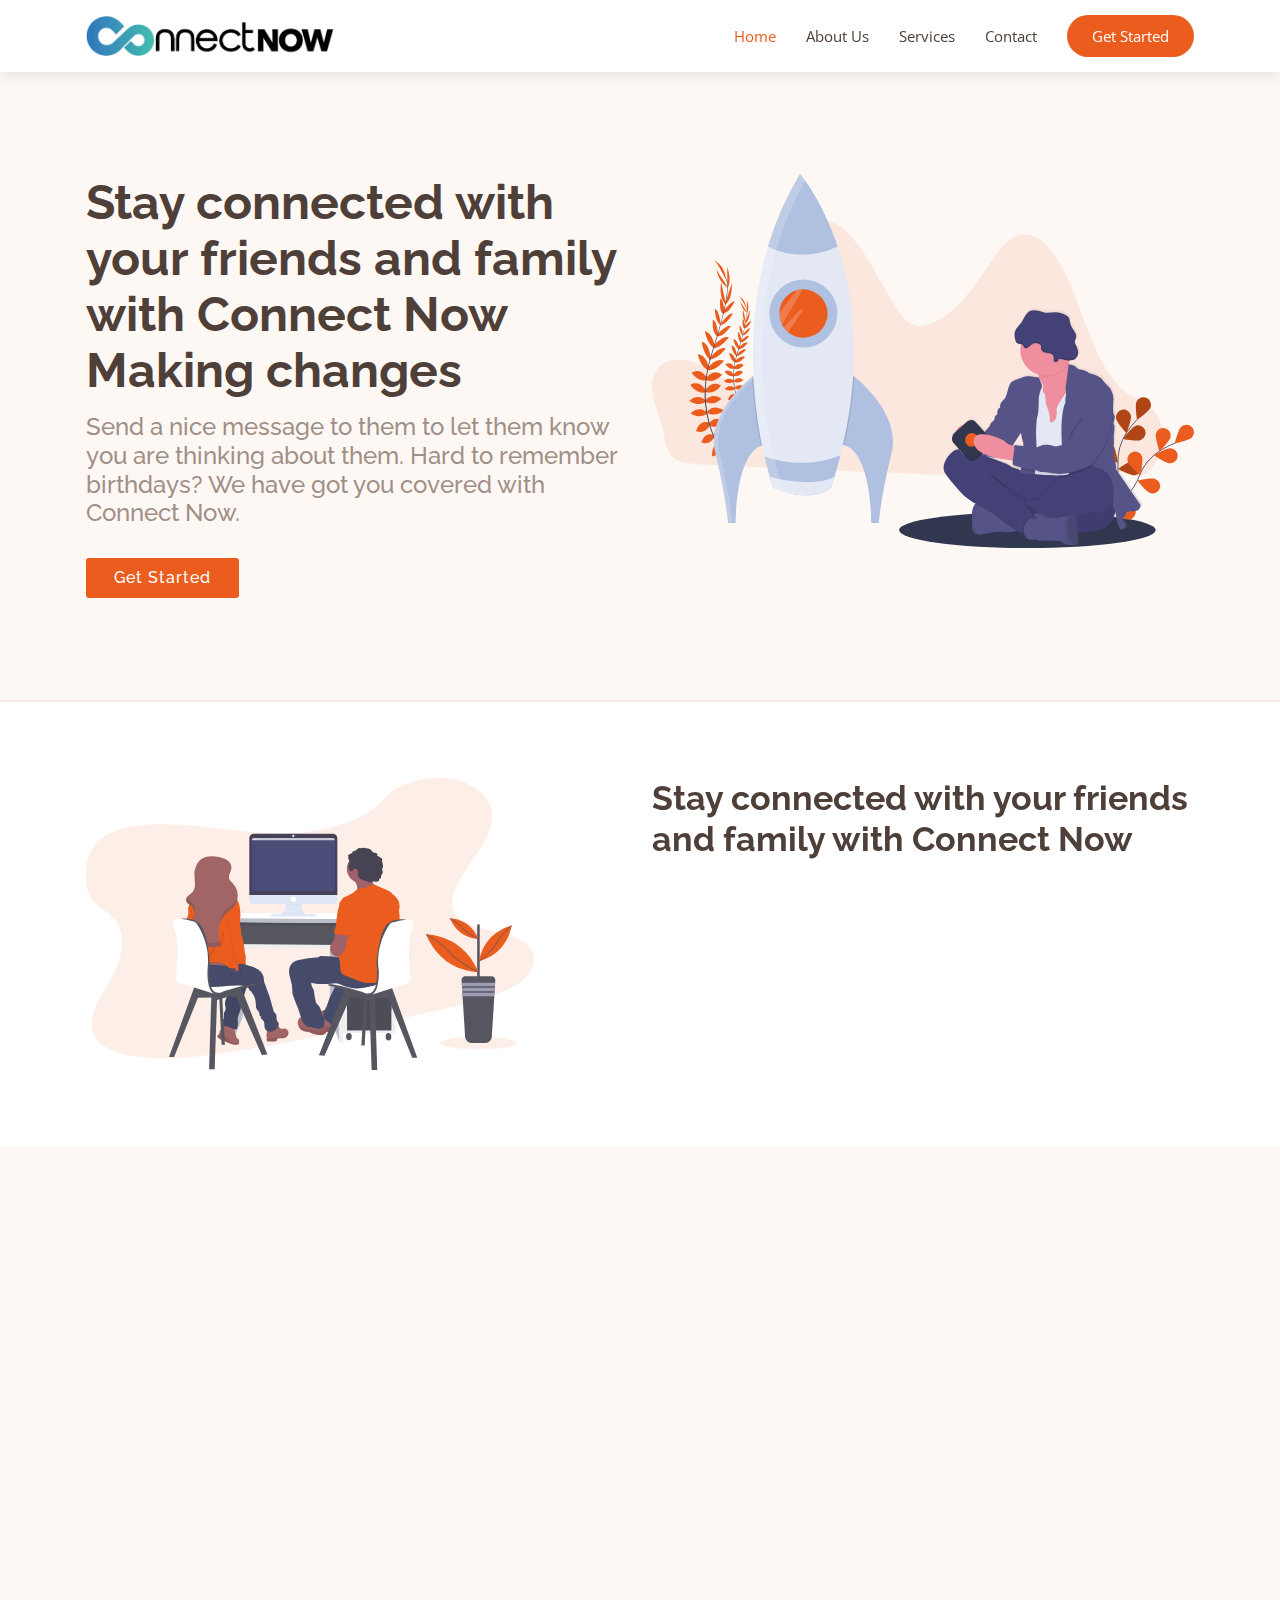
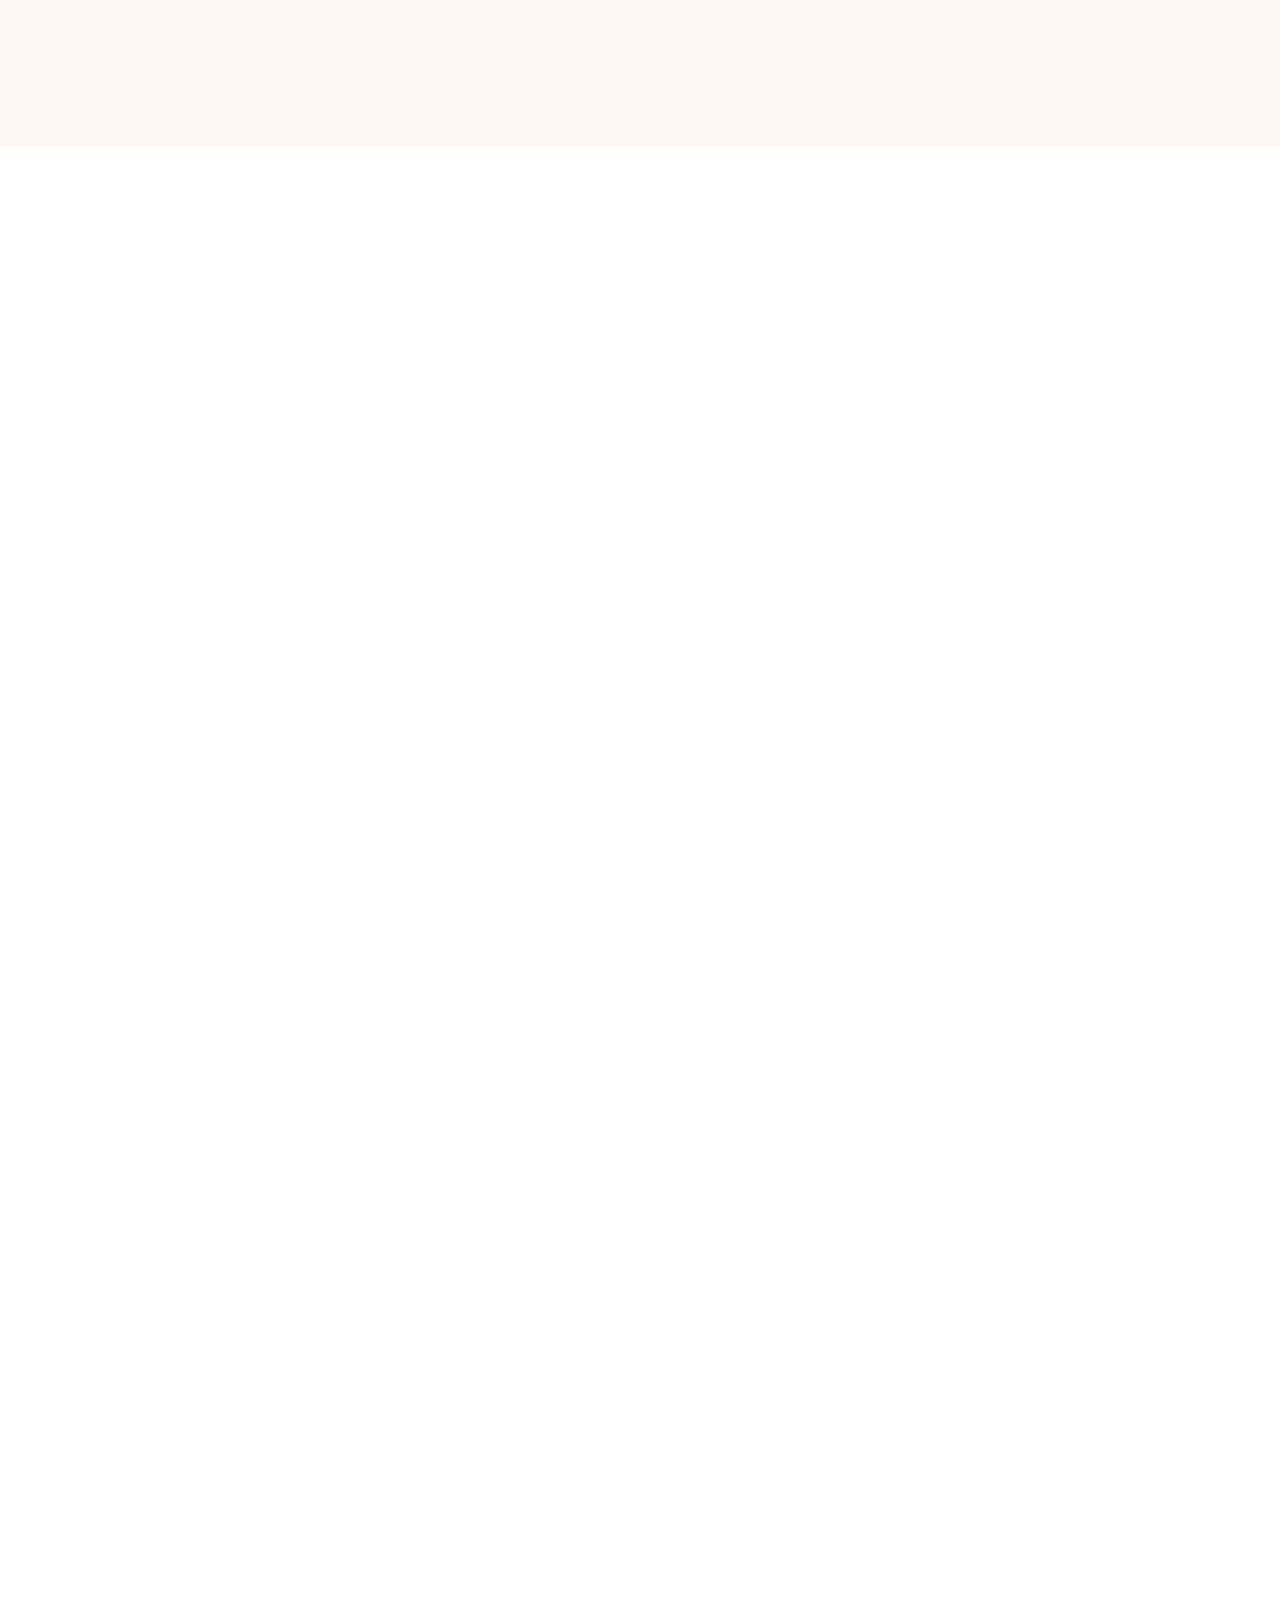
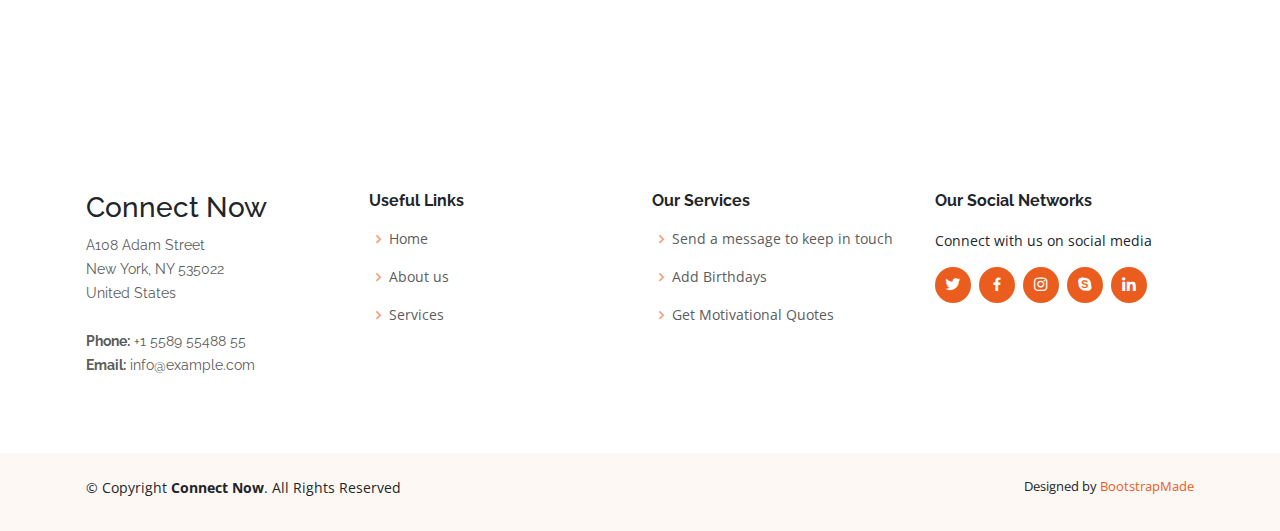
==== templates/index.html @ edfd0d2c "adding files" ====
<!DOCTYPE html>
<html lang="en">

<head>
  <meta charset="utf-8">
  <meta content="width=device-width, initial-scale=1.0" name="viewport">

  <title>Connect Now Bootstrap Template - Index</title>
  <meta content="" name="description">
  <meta content="" name="keywords">

  <!-- Favicons -->
  <link href="/static/assets/img/favicon.png" rel="icon">
  <link href="/static/assets/img/apple-touch-icon.png" rel="apple-touch-icon">

  <!-- Google Fonts -->
  <link href="https://fonts.googleapis.com/css?family=Open+Sans:300,300i,400,400i,600,600i,700,700i|Raleway:300,300i,400,400i,600,600i,700,700i" rel="stylesheet">

  <!-- Vendor CSS Files -->
  <link href="/static/assets/vendor/aos/aos.css" rel="stylesheet">
  <link href="/static/assets/vendor/bootstrap/css/bootstrap.min.css" rel="stylesheet">
  <link href="/static/assets/vendor/bootstrap-icons/bootstrap-icons.css" rel="stylesheet">
  <link href="/static/assets/vendor/boxicons/css/boxicons.min.css" rel="stylesheet">
  <link href="/static/assets/vendor/glightbox/css/glightbox.min.css" rel="stylesheet">
  <link href="/static/assets/vendor/swiper/swiper-bundle.min.css" rel="stylesheet">

  <!-- Template Main CSS File -->
  <link href="/static/assets/css/style.css" rel="stylesheet">

  <!-- =======================================================
  * Template Name: Connect Now - v4.9.1
  * Template URL: https://bootstrapmade.com/Connect Now-free-bootstrap-3-theme-for-creative/
  * Author: BootstrapMade.com
  * License: https://bootstrapmade.com/license/
  ======================================================== -->
</head>

<body>

  <!-- ======= Header ======= -->
  <header id="header" class="fixed-top d-flex align-items-center">
    <div class="container d-flex align-items-center justify-content-between">

      <div class="logo">
        <img src="/static/assets/img/download.png" class="img-fluid animated" alt="">
        <!-- <h1 class="text-light"><a href="index.html"><span>Connect Now</span></a></h1> -->
        <!-- Uncomment below if you prefer to use an image logo -->
        <!-- <a href="index.html"><img src="/static/assets/img/logo.png" alt="" class="img-fluid"></a>-->
      </div>

      <nav id="navbar" class="navbar">
        <ul>
          <li><a class="nav-link scrollto active" href="#hero">Home</a></li>
          <li><a class="nav-link scrollto" href="#about">About Us</a></li>
          <li><a class="nav-link scrollto" href="#services">Services</a></li>
          <li><a class="nav-link scrollto" href="#contact">Contact</a></li>
          <li><a class="getstarted scrollto" href="#about">Get Started</a></li>
        </ul>
        <i class="bi bi-list mobile-nav-toggle"></i>
      </nav><!-- .navbar -->

    </div>
  </header><!-- End Header -->

  <!-- ======= Hero Section ======= -->
  <section id="hero" class="d-flex align-items-center">

    <div class="container">
      <div class="row gy-4">
        <div class="col-lg-6 order-2 order-lg-1 d-flex flex-column justify-content-center">
          <h1>Stay connected with your friends and family with Connect Now Making changes</h1>
          <h2>Send a nice message to them to let them know you are thinking about them. Hard to remember birthdays? We have got you covered with Connect Now. </h2>
          <div>
            <a href="#about" class="btn-get-started scrollto">Get Started</a>
          </div>
        </div>
        <div class="col-lg-6 order-1 order-lg-2 hero-img">
          <img src="/static/assets/img/hero-img.svg" class="img-fluid animated" alt="">
        </div>
      </div>
    </div>

  </section><!-- End Hero -->

  <main id="main">

    <!-- ======= About Section ======= -->
    <section id="about" class="about">
      <div class="container">

        <div class="row justify-content-between">
          <div class="col-lg-5 d-flex align-items-center justify-content-center about-img">
            <img src="/static/assets/img/about-img.svg" class="img-fluid" alt="" data-aos="zoom-in">
          </div>
          <div class="col-lg-6 pt-5 pt-lg-0">
            <h3 data-aos="fade-up">Stay connected with your friends and family with Connect Now</h3>
            
            <div class="row">
              <div class="col-md-6" data-aos="fade-up" data-aos-delay="100">
                <i class="bx bx-receipt"></i>
                <!-- <h4 type="submit" class="nav-link scrollto">Sign Up</h4> -->
                <h4  onclick="document.getElementById('id01').style.display='block'">Sign Up</h4>
                <p>New to Connect Now? Click on Sign Up. </p>
              </div>
              <div class="col-md-6" data-aos="fade-up" data-aos-delay="200">
                <i class="bx bx-cube-alt"></i>
                <h4 onclick="openForm()">Login</h4>
                <p>Already an user? Click on Login. </p>
              </div>
            </div>
          </div>
        </div>

      </div>
    </section><!-- End About Section -->
    
    <div id="id01" class="modal">
      <span onclick="document.getElementById('id01').style.display='none'" class="close" title="Close Modal">&times;</span>
      <form class="modal-content" action="/action_page.php">
        <div class="container">
          <h1>Sign Up</h1>
          <p>Please fill in this form to create an account.</p>
          <hr>
          <label for="email"><b>Email</b></label>
          <input type="text" placeholder="Enter Email" name="email" required>

          <label for="phone"><b>Phone Number</b></label>
          <input type="text" placeholder="Enter Phone Number" name="phone" required>

          <label for="psw"><b>Password</b></label>
          <input type="password" placeholder="Enter Password" name="psw" required>

          <label for="psw-repeat"><b>Repeat Password</b></label>
          <input type="password" placeholder="Repeat Password" name="psw-repeat" required>
          
          <label>
            <input type="checkbox" checked="checked" name="remember" style="margin-bottom:15px"> Remember me
          </label>

          <p>By creating an account you agree to our <a href="#" style="color:dodgerblue">Terms & Privacy</a>.</p>

          <div class="clearfix">
            <button type="button" onclick="document.getElementById('id01').style.display='none'" class="cancelbtn">Cancel</button>
            <button type="submit" class="signupbtn">Sign Up</button>
          </div>
        </div>
      </form>
    </div>

    <div id="id02" class="modal">
      <span onclick="document.getElementById('id02').style.display='none'" class="close" title="Close Modal">&times;</span>
      <form class="modal-content" action="/action_page.php">
        <div class="container">
          <h1>Add a Birthday of a loved one!</h1>
          <p>Please fill in this form to add a new birthday.</p>
          <hr>
          <label for="phone"><b>Person's Name</b></label>
          <input type="text" placeholder="Enter Phone Number" name="phone" required>

          <label for="email"><b>Date</b></label>
          <input type="text" placeholder="Enter Date in DD/MM/YYYY format" name="email" required>


          <div class="clearfix">
            <button type="button" onclick="document.getElementById('id02').style.display='none'" class="cancelbtn">Cancel</button>
            <button type="submit" class="signupbtn">Create Record</button>
          </div>
        </div>
      </form>
    </div>

    <script>
    // Get the modal
    var modal = document.getElementById('id01');

    // When the user clicks anywhere outside of the modal, close it
    window.onclick = function(event) {
      if (event.target == modal) {
        modal.style.display = "none";
      }
    }
    </script>
    <!-- ======= Services Section ======= -->
    <section id="services" class="services section-bg">
      <div class="container" data-aos="fade-up">

        <div class="section-title">
          <h2>Services</h2>
          <p>Check out the great services we offer</p>
        </div>

        <div class="row">
          <div class="col-md-9 col-lg-4 d-flex align-items-stretch" data-aos="zoom-in" data-aos-delay="100">
            <div class="icon-box">
              <div class="icon"><i class="bx bxl-dribbble"></i></div>
              <h4 class="title"><a href="">Send a message to keep in touch</a></h4>
              <p class="description">Add your friends and family and set the frequency of messages to be sent.</p>
            </div>
          </div>

          <div class="col-md-9 col-lg-4 d-flex align-items-stretch" data-aos="zoom-in" data-aos-delay="200">
            <div class="icon-box">
              <div class="icon"><i class="bx bx-file"></i></div>
              <h4 class="title"><a href="" onclick="document.getElementById('id02').style.display='block'">Add Birthdays</a></h4>
              <h5 class="title" onclick="document.getElementById('id02').style.display='block'">+</h5>
              <p class="description">Add your dear one's birthdays to get reminded and for a personalised Birthday message from Connect Now.</p>
            </div>
          </div>

          <div class="col-md-9 col-lg-4 d-flex align-items-stretch" data-aos="zoom-in" data-aos-delay="300">
            <div class="icon-box">
              <div class="icon"><i class="bx bx-tachometer"></i></div>
              <h4 class="title"><a href="">Get Motivational Quotes</a></h4>
              <p class="description">Link your Calendar app to keep track of tasks. Got a hard day? Click here to get motivational quotes to stay motivated.</p>
            </div>
          </div>

          

        </div>

      </div>
    </section><!-- End Services Section -->

    

    

    <!-- ======= Team Section ======= -->
    <section id="team" class="team">
      <div class="container">

        <div class="section-title" data-aos="fade-up">
          <h2>Team</h2>
          <p>Our team is always here to help</p>
        </div>

        <div class="row">

          <div class="col-xl-4 col-lg-6 col-md-8" data-aos="zoom-in" data-aos-delay="100">
            <div class="member">
              <img src="/static/assets/img/team/team-1.jpg" class="img-fluid" alt="">
              <div class="member-info">
                <div class="member-info-content">
                  <h4>Suryakanth Joshi</h4>
                  <span>Chief Executive Officer</span>
                </div>
                <div class="social">
                  <a href=""><i class="bi bi-twitter"></i></a>
                  <a href=""><i class="bi bi-facebook"></i></a>
                  <a href=""><i class="bi bi-instagram"></i></a>
                  <a href=""><i class="bi bi-linkedin"></i></a>
                </div>
              </div>
            </div>
          </div>

          <div class="col-xl-4 col-lg-6 col-md-8" data-aos="zoom-in" data-aos-delay="200">
            <div class="member">
              <img src="/static/assets/img/team/team-2.jpg" class="img-fluid" alt="">
              <div class="member-info">
                <div class="member-info-content">
                  <h4>Tanvi Prakash Karennavar</h4>
                  <span>CTO</span>
                </div>
                <div class="social">
                  <a href=""><i class="bi bi-twitter"></i></a>
                  <a href=""><i class="bi bi-facebook"></i></a>
                  <a href=""><i class="bi bi-instagram"></i></a>
                  <a href=""><i class="bi bi-linkedin"></i></a>
                </div>
              </div>
            </div>
          </div>

          <div class="col-xl-4 col-lg-6 col-md-8" data-aos="zoom-in" data-aos-delay="300">
            <div class="member">
              <img src="/static/assets/img/team/team-3.jpg" class="img-fluid" alt="">
              <div class="member-info">
                <div class="member-info-content">
                  <h4>Rakshitha Shivkumar</h4>
                  <span>Product Manager</span>
                </div>
                <div class="social">
                  <a href=""><i class="bi bi-twitter"></i></a>
                  <a href=""><i class="bi bi-facebook"></i></a>
                  <a href=""><i class="bi bi-instagram"></i></a>
                  <a href=""><i class="bi bi-linkedin"></i></a>
                </div>
              </div>
            </div>
          </div>

          

        </div>

      </div>
    </section><!-- End Team Section -->


    <!-- ======= Contact Us Section ======= -->
    <section id="contact" class="contact">
      <div class="container" data-aos="fade-up">

        <div class="section-title">
          <h2>Contact Us</h2>
          <p>Contact us the get started</p>
        </div>

        <div class="row">

          <div class="col-lg-5 d-flex align-items-stretch" data-aos="fade-up" data-aos-delay="100">
            <div class="info">
              <div class="address">
                <i class="bi bi-geo-alt"></i>
                <h4>Location:</h4>
                <p>A108 Adam Street, New York, NY 535022</p>
              </div>

              <div class="email">
                <i class="bi bi-envelope"></i>
                <h4>Email:</h4>
                <p>info@example.com</p>
              </div>

              <div class="phone">
                <i class="bi bi-phone"></i>
                <h4>Call:</h4>
                <p>+1 5589 55488 55s</p>
              </div>

              <iframe src="https://www.google.com/maps/embed?pb=!1m14!1m8!1m3!1d12097.433213460943!2d-74.0062269!3d40.7101282!3m2!1i1024!2i768!4f13.1!3m3!1m2!1s0x0%3A0xb89d1fe6bc499443!2sDowntown+Conference+Center!5e0!3m2!1smk!2sbg!4v1539943755621" frameborder="0" style="border:0; width: 100%; height: 290px;" allowfullscreen></iframe>
            </div>

          </div>

          <div class="col-lg-7 mt-5 mt-lg-0 d-flex align-items-stretch" data-aos="fade-up" data-aos-delay="200">
            <form action="forms/contact.php" method="post" role="form" class="php-email-form">
              <div class="row">
                <div class="form-group col-md-6">
                  <label for="name">Your Name</label>
                  <input type="text" name="name" class="form-control" id="name" placeholder="Your Name" required>
                </div>
                <div class="form-group col-md-6 mt-3 mt-md-0">
                  <label for="name">Your Email</label>
                  <input type="email" class="form-control" name="email" id="email" placeholder="Your Email" required>
                </div>
              </div>
              <div class="form-group mt-3">
                <label for="name">Subject</label>
                <input type="text" class="form-control" name="subject" id="subject" placeholder="Subject" required>
              </div>
              <div class="form-group mt-3">
                <label for="name">Message</label>
                <textarea class="form-control" name="message" rows="10" required></textarea>
              </div>
              <div class="my-3">
                <div class="loading">Loading</div>
                <div class="error-message"></div>
                <div class="sent-message">Your message has been sent. Thank you!</div>
              </div>
              <div class="text-center"><button type="submit">Send Message</button></div>
            </form>
          </div>

        </div>

      </div>
    </section><!-- End Contact Us Section -->

  </main><!-- End #main -->

  <!-- ======= Footer ======= -->
  <footer id="footer">

    

    <div class="footer-top">
      <div class="container">
        <div class="row">

          <div class="col-lg-3 col-md-6 footer-contact">
            <h3>Connect Now</h3>
            <p>
              A108 Adam Street <br>
              New York, NY 535022<br>
              United States <br><br>
              <strong>Phone:</strong> +1 5589 55488 55<br>
              <strong>Email:</strong> info@example.com<br>
            </p>
          </div>

          <div class="col-lg-3 col-md-6 footer-links">
            <h4>Useful Links</h4>
            <ul>
              <li><i class="bx bx-chevron-right"></i> <a href="#">Home</a></li>
              <li><i class="bx bx-chevron-right"></i> <a href="#">About us</a></li>
              <li><i class="bx bx-chevron-right"></i> <a href="#">Services</a></li>
            </ul>
          </div>

          <div class="col-lg-3 col-md-6 footer-links">
            <h4>Our Services</h4>
            <ul>
              <li><i class="bx bx-chevron-right"></i> <a href="#">Send a message to keep in touch</a></li>
              <li><i class="bx bx-chevron-right"></i> <a href="#">Add Birthdays</a></li>
              <li><i class="bx bx-chevron-right"></i> <a href="#">Get Motivational Quotes</a></li>
            </ul>
          </div>

          <div class="col-lg-3 col-md-6 footer-links">
            <h4>Our Social Networks</h4>
            <p>Connect with us on social media</p>
            <div class="social-links mt-3">
              <a href="#" class="twitter"><i class="bx bxl-twitter"></i></a>
              <a href="#" class="facebook"><i class="bx bxl-facebook"></i></a>
              <a href="#" class="instagram"><i class="bx bxl-instagram"></i></a>
              <a href="#" class="google-plus"><i class="bx bxl-skype"></i></a>
              <a href="#" class="linkedin"><i class="bx bxl-linkedin"></i></a>
            </div>
          </div>

        </div>
      </div>
    </div>

    <div class="container py-4">
      <div class="copyright">
        &copy; Copyright <strong><span>Connect Now</span></strong>. All Rights Reserved
      </div>
      <div class="credits">
        <!-- All the links in the footer should remain intact. -->
        <!-- You can delete the links only if you purchased the pro version. -->
        <!-- Licensing information: https://bootstrapmade.com/license/ -->
        <!-- Purchase the pro version with working PHP/AJAX contact form: https://bootstrapmade.com/Connect Now-free-bootstrap-3-theme-for-creative/ -->
        Designed by <a href="https://bootstrapmade.com/">BootstrapMade</a>
      </div>
    </div>
  </footer><!-- End Footer -->

  <a href="#" class="back-to-top d-flex align-items-center justify-content-center"><i class="bi bi-arrow-up-short"></i></a>

  <!-- Vendor JS Files -->
  <script src="/static/assets/vendor/aos/aos.js"></script>
  <script src="/static/assets/vendor/bootstrap/js/bootstrap.bundle.min.js"></script>
  <script src="/static/assets/vendor/glightbox/js/glightbox.min.js"></script>
  <script src="/static/assets/vendor/isotope-layout/isotope.pkgd.min.js"></script>
  <script src="/static/assets/vendor/swiper/swiper-bundle.min.js"></script>
  <script src="/static/assets/vendor/php-email-form/validate.js"></script>

  <!-- Template Main JS File -->
  <script src="/static/assets/js/main.js"></script>

</body>

</html>
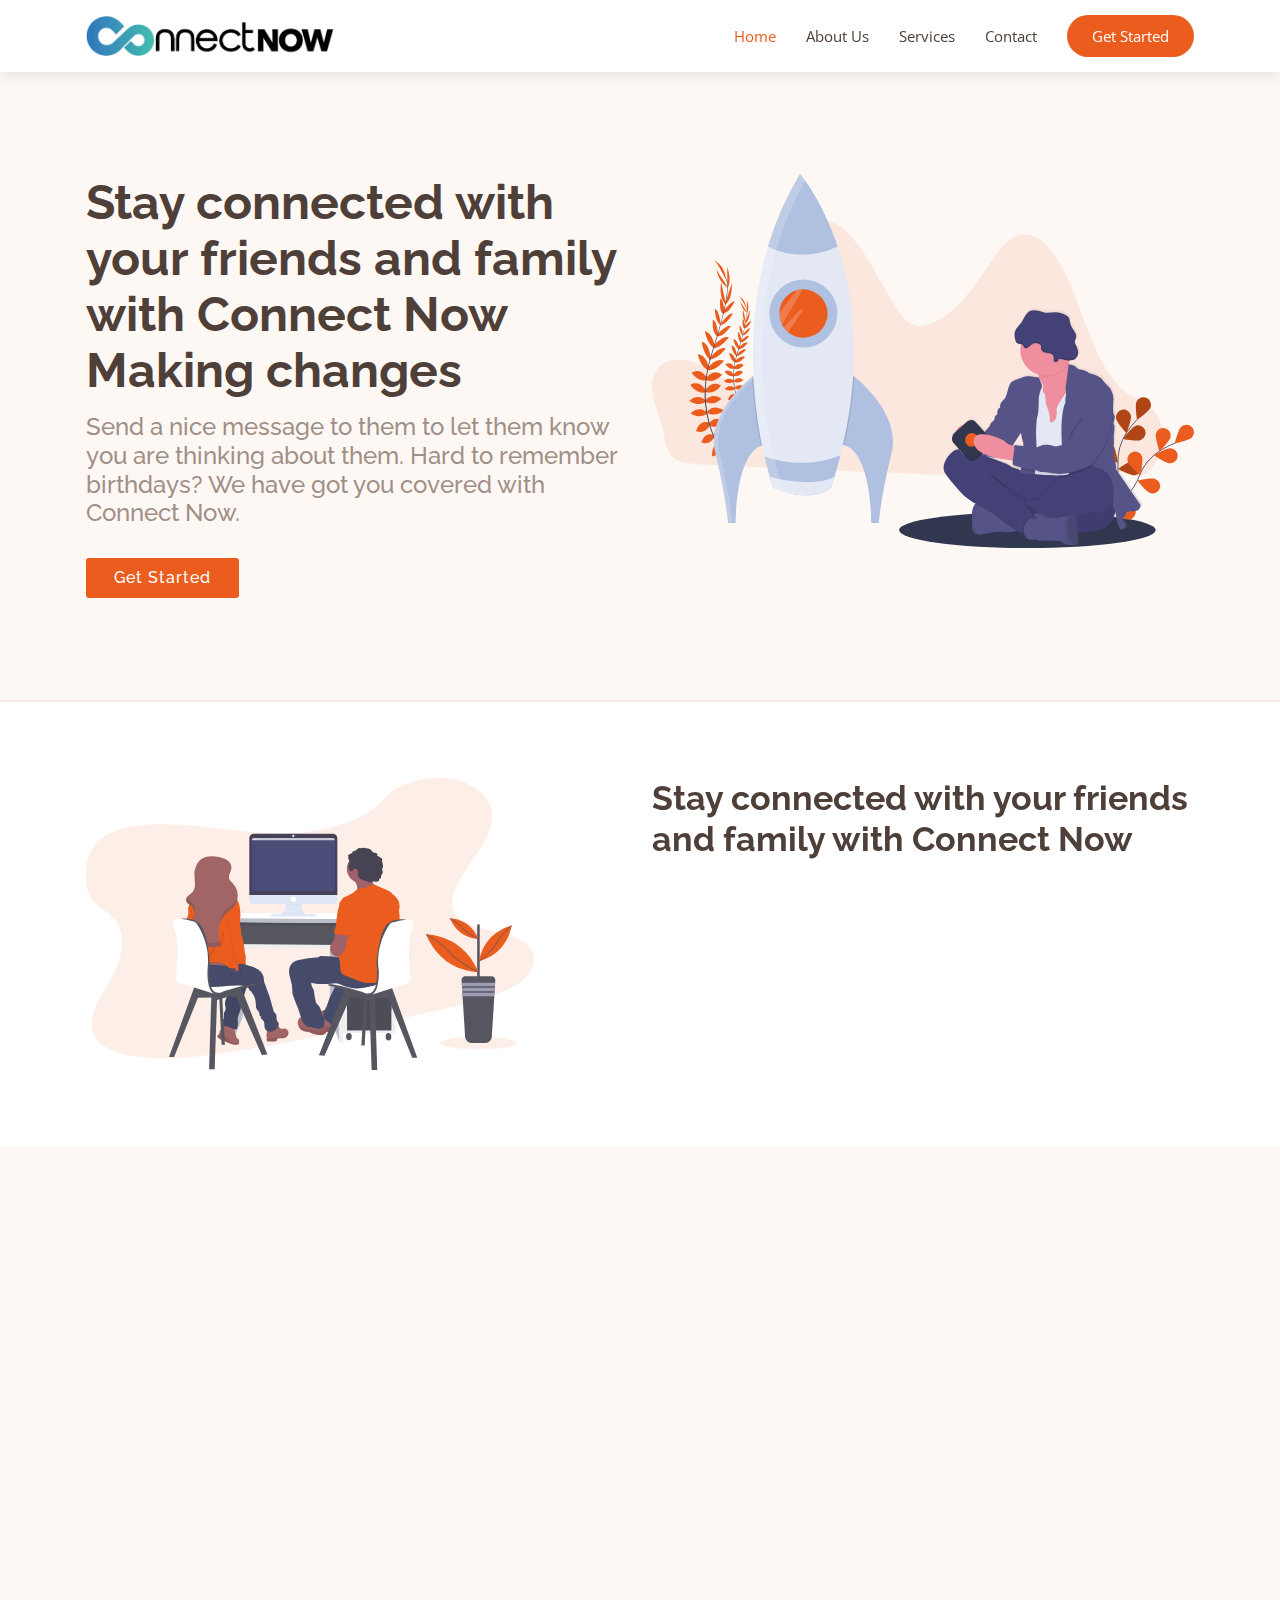
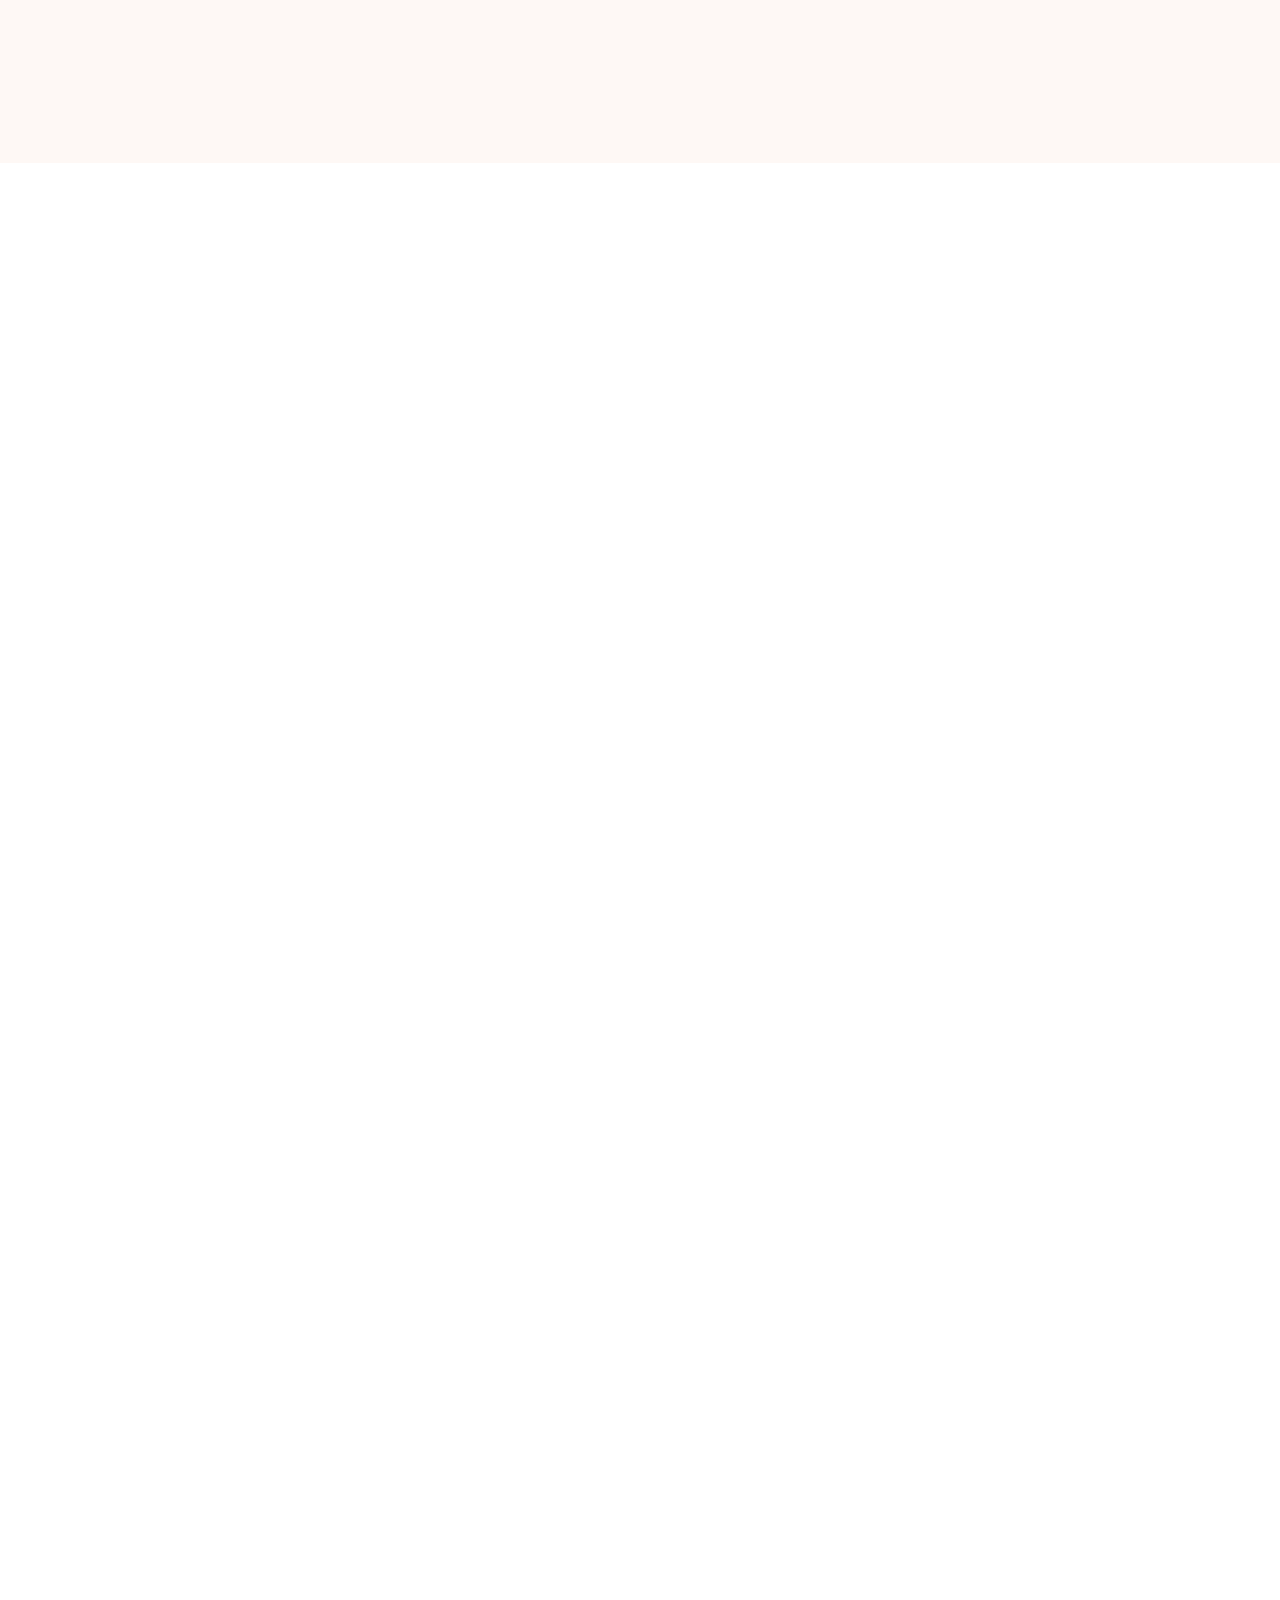
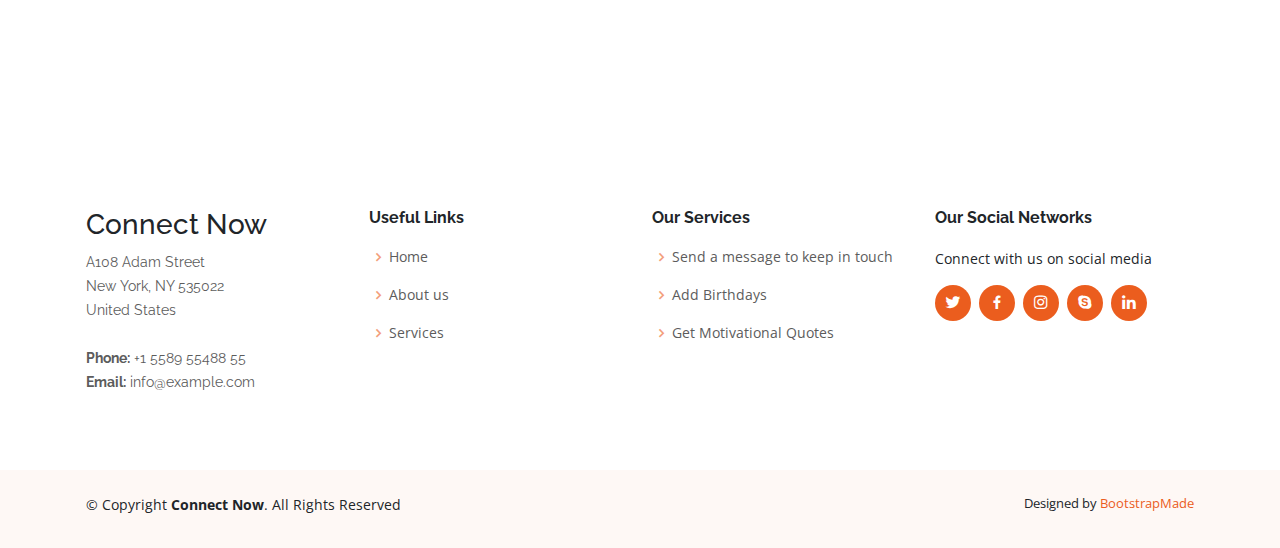
==== commit f4e89a08: "adding storing changes" ====
--- a/templates/index.html
+++ b/templates/index.html
@@ -149,23 +149,64 @@
 
     <div id="id02" class="modal">
       <span onclick="document.getElementById('id02').style.display='none'" class="close" title="Close Modal">&times;</span>
-      <form class="modal-content" action="/action_page.php">
+      <form class="modal-content" action="/" method="POST">
         <div class="container">
           <h1>Add a Birthday of a loved one!</h1>
           <p>Please fill in this form to add a new birthday.</p>
           <hr>
-          <label for="phone"><b>Person's Name</b></label>
-          <input type="text" placeholder="Enter Phone Number" name="phone" required>
-
-          <label for="email"><b>Date</b></label>
-          <input type="text" placeholder="Enter Date in DD/MM/YYYY format" name="email" required>
-
-
-          <div class="clearfix">
-            <button type="button" onclick="document.getElementById('id02').style.display='none'" class="cancelbtn">Cancel</button>
-            <button type="submit" class="signupbtn">Create Record</button>
-          </div>
-        </div>
+          <form>
+
+            <input type="hidden" name="category" value="birthday_create">
+
+            <label for="phone"><b>Person's Name</b></label>
+            <input id="name" type="text" placeholder="Enter Name" name="name" required>
+
+            <label for="phone"><b>Person's Phone Number</b></label>
+            <input id="phone" type="text" placeholder="Enter Phone Number" name="phone" required>
+
+            <label for="email"><b>Date</b></label>
+            <input id="date" type="text" placeholder="Enter Date in DD/MM/YYYY format" name="date" required>
+          
+            <div class="clearfix">
+              <button type="button" onclick="document.getElementById('id02').style.display='none'" class="cancelbtn">Cancel</button>
+              <button type="submit" class="signupbtn">Create Record</button>
+            </div>
+
+          </form>  
+          
+        </div>
+      </form>
+    </div>
+
+    <div id="id03" class="modal">
+      <span onclick="document.getElementById('id03').style.display='none'" class="close" title="Close Modal">&times;</span>
+      <form class="modal-content" action="/" method="POST">
+        <div class="container">
+          <h1>Add a User</h1>
+          <p>Please fill in this form to add a new user to start sending personalized messages.</p>
+          <hr>
+          <form>
+
+            <input type="hidden" name="category" value="user_create">
+
+            <label for="phone"><b>Person's Name</b></label>
+            <input id="name" type="text" placeholder="Enter Name" name="name" required>
+
+            <label for="phone"><b>Relation</b></label>
+            <input id="phone" type="text" placeholder="Enter User's Relation" name="relation" required>
+
+            <label for="email"><b>Phone Number</b></label>
+            <input id="date" type="text" placeholder="Enter User's WhatsApp Number" name="phone" required>
+          
+            <div class="clearfix">
+              <button type="button" onclick="document.getElementById('id03').style.display='none'" class="cancelbtn">Cancel</button>
+              <button type="submit" class="signupbtn">Create Record</button>
+            </div>
+
+          </form>  
+          
+        </div>
+
       </form>
     </div>
 
@@ -179,6 +220,10 @@
         modal.style.display = "none";
       }
     }
+
+    function submitForm() {
+
+    }
     </script>
     <!-- ======= Services Section ======= -->
     <section id="services" class="services section-bg">
@@ -195,6 +240,7 @@
               <div class="icon"><i class="bx bxl-dribbble"></i></div>
               <h4 class="title"><a href="">Send a message to keep in touch</a></h4>
               <p class="description">Add your friends and family and set the frequency of messages to be sent.</p>
+              <button type="button" class="btn btn-success" onclick="document.getElementById('id03').style.display='block'">Add</button>
             </div>
           </div>
 
@@ -202,8 +248,8 @@
             <div class="icon-box">
               <div class="icon"><i class="bx bx-file"></i></div>
               <h4 class="title"><a href="" onclick="document.getElementById('id02').style.display='block'">Add Birthdays</a></h4>
-              <h5 class="title" onclick="document.getElementById('id02').style.display='block'">+</h5>
               <p class="description">Add your dear one's birthdays to get reminded and for a personalised Birthday message from Connect Now.</p>
+              <button type="button" class="btn btn-success" onclick="document.getElementById('id02').style.display='block'">Add</button>
             </div>
           </div>
 
